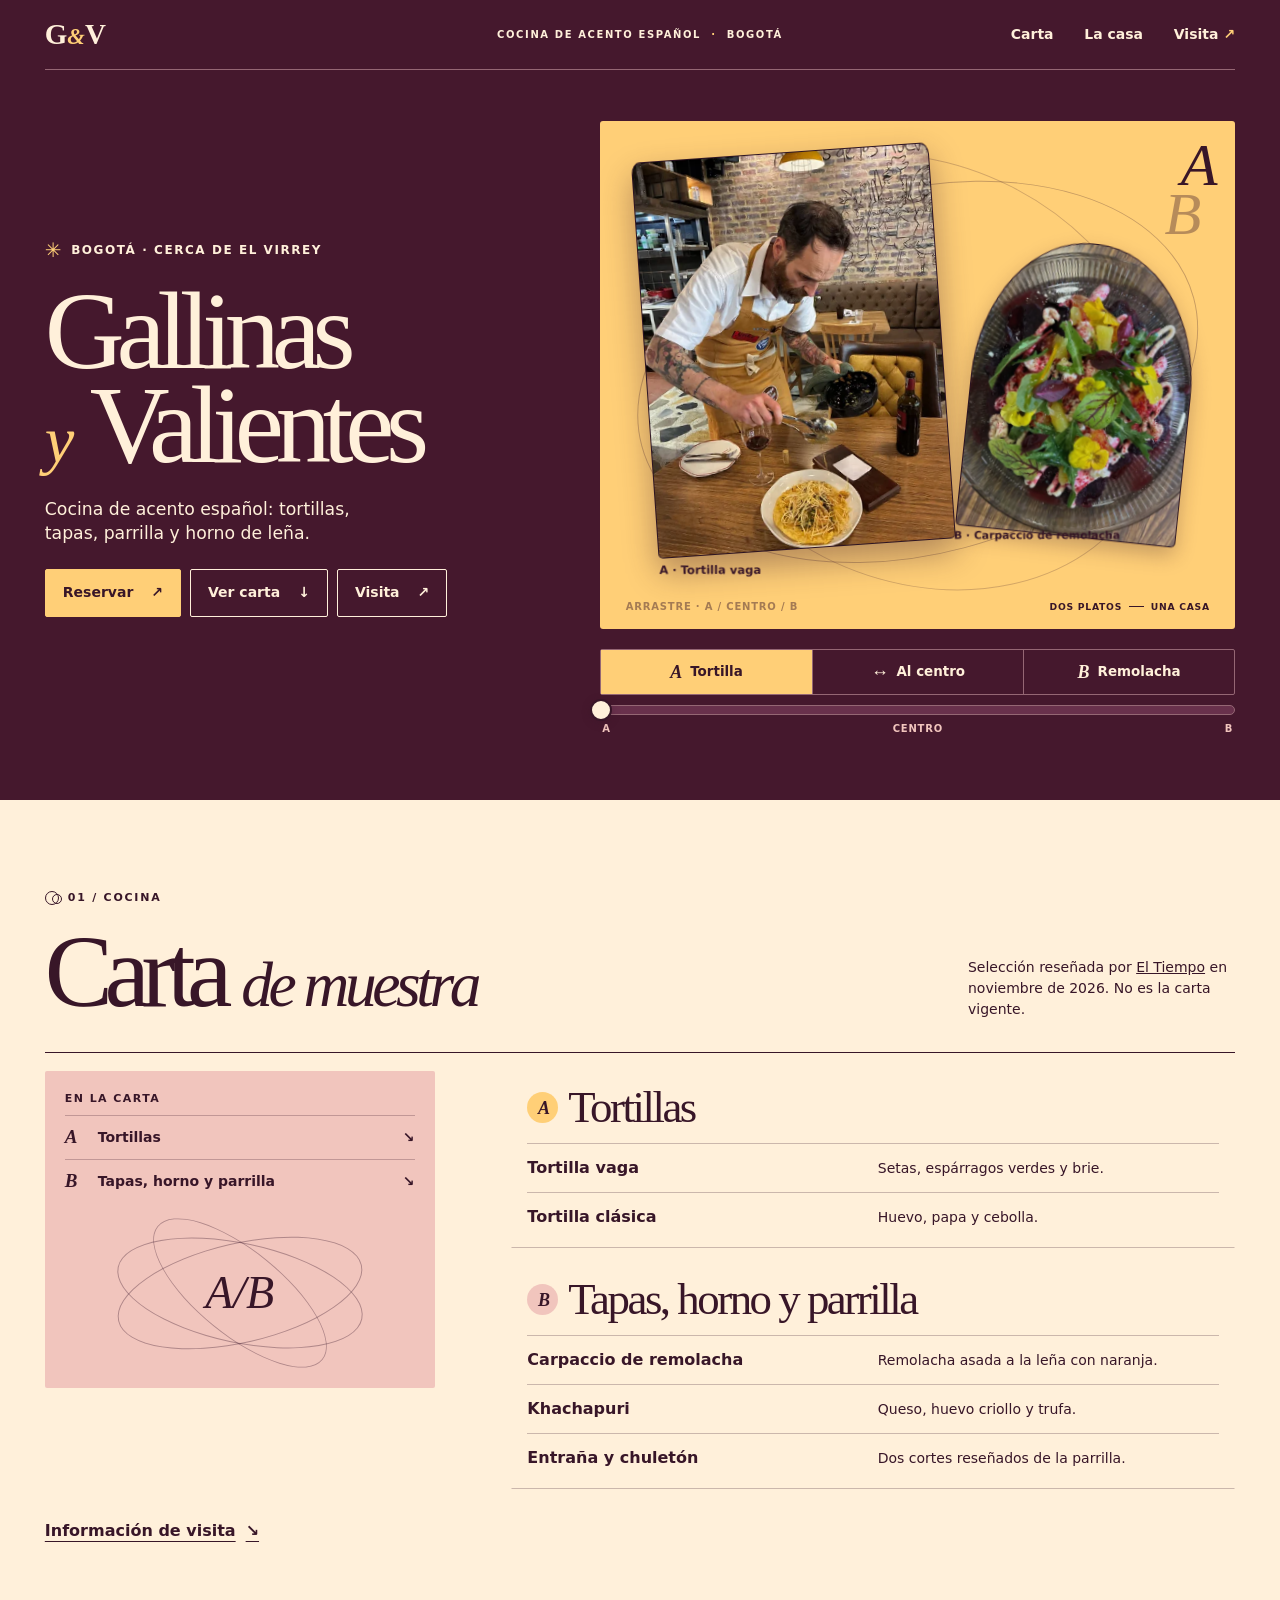
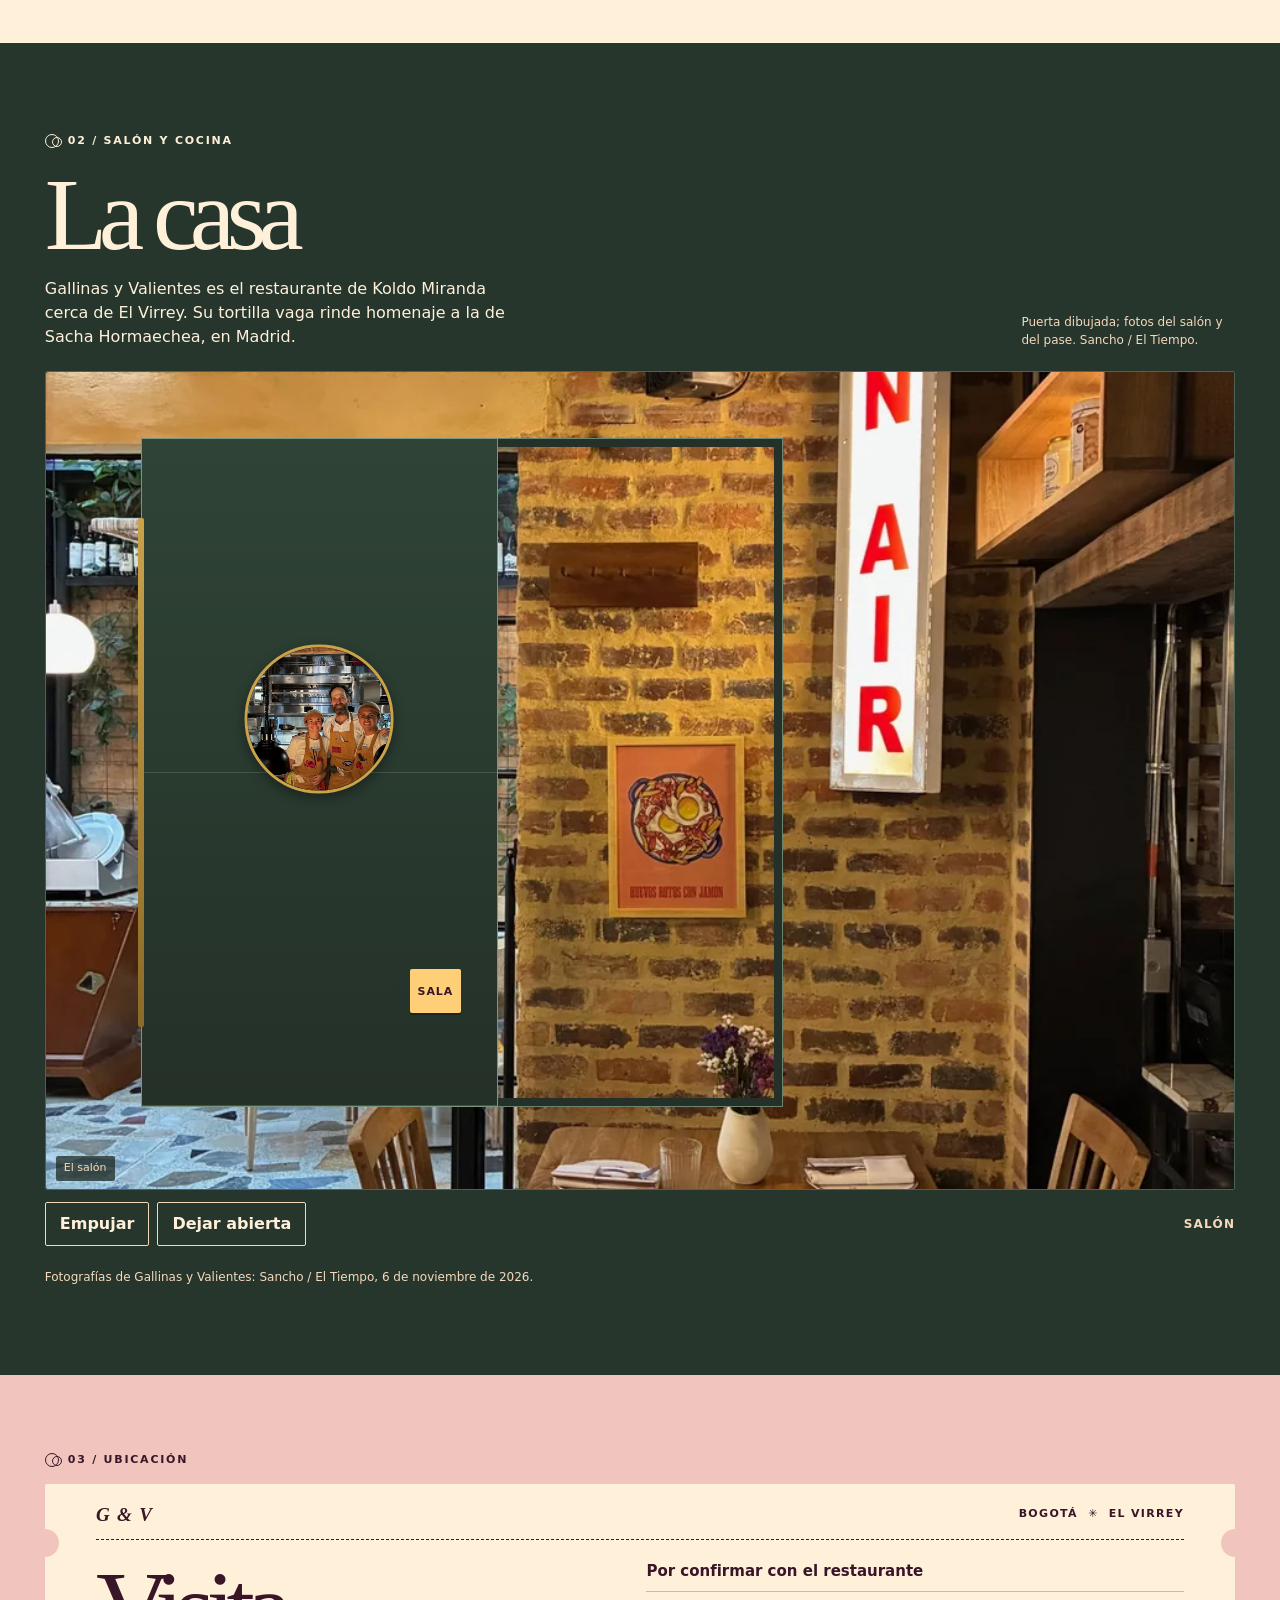
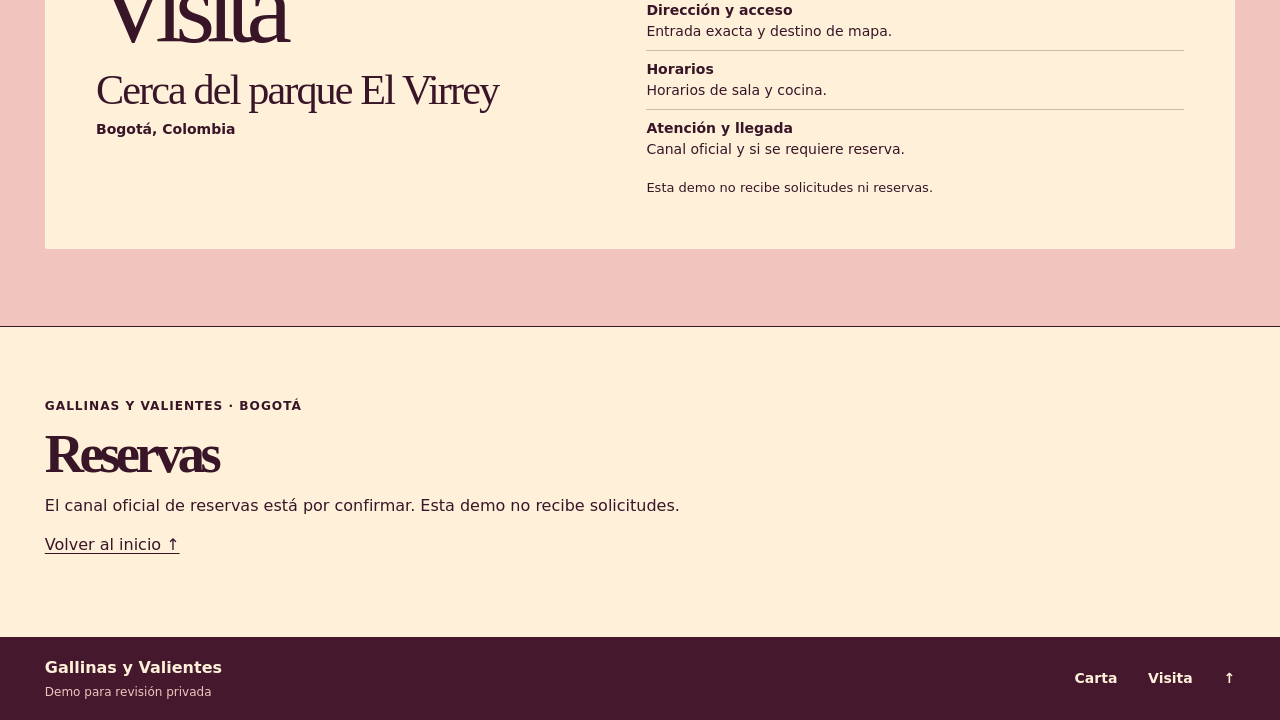
==== 01-mesa-ab/index.html @ 18d89885 "GV-001: initial commit" ====
<!doctype html>
<html lang="es-CO">
<head>
<meta charset="utf-8">
<meta name="viewport" content="width=device-width,initial-scale=1">
<meta name="robots" content="noindex,nofollow">
<meta name="description" content="Gallinas y Valientes, cocina de acento español cerca de El Virrey, Bogotá. Demo privada con carta de muestra.">
<title>Gallinas y Valientes · La mesa A/B</title>
<link rel="stylesheet" href="style.css">
</head>
<body id="inicio">
<a class="skip" href="#contenido">Saltar al contenido</a>
<header class="mast"><div class="wrap top">
<a href="#inicio" class="brand" aria-label="Gallinas y Valientes, inicio">G<span>&amp;</span>V</a>
<span class="edition">COCINA DE ACENTO ESPAÑOL <b>·</b> BOGOTÁ</span>
<nav aria-label="Principal"><a href="#carta">Carta</a><a href="#casa">La casa</a><a class="nav-visit" href="#visita">Visita <span aria-hidden="true">↗</span></a></nav>
</div></header>
<main id="contenido" tabindex="-1">
<section class="hero" id="portada" aria-labelledby="nombre" data-focus="tortilla" data-p="0">
<div class="wrap opening">
<div class="intro">
<p class="eyebrow"><span class="cross" aria-hidden="true">✳</span> Bogotá · Cerca de El Virrey</p>
<h1 id="nombre"><span>Gallinas</span><span><em>y</em> Valientes</span></h1>
<p class="lead">Cocina de acento español: tortillas, tapas, parrilla y horno de leña.</p>
<div class="actions"><a class="button filled reserve-cta" href="#reservas" data-booking-link>Reservar <span aria-hidden="true">↗</span></a><a class="button" href="#carta">Ver carta <span aria-hidden="true">↓</span></a><a class="button" href="#visita">Visita <span aria-hidden="true">↗</span></a></div>
</div>
<div class="counter">
<div class="stage" id="platos" aria-label="Mesa editorial: arrastre o use los controles A, centro y B" tabindex="0">
<svg class="tabletop" viewBox="0 0 640 500" aria-hidden="true">
  <ellipse class="orbit-a" cx="320" cy="247" rx="300" ry="191" transform="rotate(-15 320 247)" fill="none" stroke="currentColor" stroke-width="1" opacity=".28"/>
  <ellipse class="orbit-b" cx="320" cy="247" rx="267" ry="218" transform="rotate(27 320 247)" fill="none" stroke="currentColor" stroke-width="1" opacity=".22"/>
  <ellipse class="placemat" cx="220" cy="260" rx="118" ry="78" fill="none" stroke="currentColor" stroke-width="1.2" opacity=".35"/>
  <g class="cutlery" stroke="currentColor" stroke-width="1.4" fill="none" opacity=".4">
    <path class="fork" d="M92 168v88M86 168v28M98 168v28"/>
    <path class="knife" d="M548 170l8 90M552 170v40"/>
  </g>
  <path class="seam" d="M0 250H640" stroke="currentColor" stroke-width="1" opacity="0" stroke-dasharray="6 8"/>
</svg>
<div class="stage-tag" aria-hidden="true"><span class="tag-a">A</span><span class="tag-b">B</span></div>
<div class="mid-label" aria-live="polite" hidden>Al centro de la mesa</div>
<figure class="plate tortilla" data-plate="tortilla" role="button" tabindex="0" aria-label="Traer al frente: Tortilla vaga">
  <div class="plate-frame"><img src="assets/04-480.webp" srcset="assets/04-480.webp 480w, assets/04-960.webp 960w" sizes="(max-width: 760px) 55vw, 32vw" width="480" height="640" fetchpriority="high" alt="Acabado de una tortilla en un plato sobre una mesa de madera."></div>
  <figcaption>A · Tortilla vaga</figcaption>
</figure>
<figure class="plate remolacha" data-plate="remolacha" role="button" tabindex="0" aria-label="Traer al frente: Carpaccio de remolacha">
  <div class="plate-frame"><img src="assets/03-480.webp" srcset="assets/03-480.webp 480w, assets/03-960.webp 960w" sizes="(max-width: 760px) 55vw, 32vw" width="480" height="640" alt="Carpaccio de remolacha con naranja y hojas verdes, visto desde arriba."></div>
  <figcaption>B · Carpaccio de remolacha</figcaption>
</figure>
<span class="stage-ref" aria-hidden="true">DOS PLATOS <i></i> UNA CASA</span>
<div class="stage-hint" aria-hidden="true">Arrastre · A / centro / B</div>
</div>
<div class="mesa-controls">
  <div class="switch" role="group" aria-label="Cambiar el plato en primer plano">
    <button type="button" data-plate="tortilla" data-p="0" aria-pressed="true" aria-controls="platos"><b>A</b> Tortilla</button>
    <button type="button" data-plate="centro" data-p="0.5" aria-pressed="false" aria-controls="platos"><b>↔</b> Al centro</button>
    <button type="button" data-plate="remolacha" data-p="1" aria-pressed="false" aria-controls="platos"><b>B</b> Remolacha</button>
  </div>
  <div class="rail" role="slider" aria-valuemin="0" aria-valuemax="100" aria-valuenow="0" aria-valuetext="Tortilla vaga en primer plano" aria-label="Progreso de la mesa A a B" tabindex="0">
    <div class="rail-track"><span class="rail-fill"></span><span class="rail-thumb"></span></div>
    <div class="rail-marks" aria-hidden="true"><span>A</span><span>centro</span><span>B</span></div>
  </div>
</div>
</div>
</div>
</section>
<!-- Punto único de edición de CARTA Y VISITA: actualizar el HTML de ambas secciones. -->
<section class="menu" id="carta" tabindex="-1" aria-labelledby="carta-titulo" data-status="muestra-no-vigente" data-source="Sancho / El Tiempo / 2026-11-06">
<div class="wrap">
<div class="section-rule"><span class="mark" aria-hidden="true"></span><span>01 / Cocina</span></div>
<div class="menu-head"><h2 id="carta-titulo">Carta <em>de muestra</em></h2><p>Selección reseñada por <a href="https://www.eltiempo.com/cultura/gastronomia/gallinas-y-valientes-la-nueva-propuesta-gastronomica-del-chef-espanol-koldo-miranda-en-el-norte-de-bogota-3598864">El Tiempo</a> en noviembre de 2026. No es la carta vigente.</p></div>
<div class="menu-spread"><aside class="menu-index"><p>En la carta</p><nav aria-label="Familias de la carta"><a href="#tortillas" data-family="a"><b>A</b> Tortillas <span aria-hidden="true">↘</span></a><a href="#tapas" data-family="b"><b>B</b> Tapas, horno y parrilla <span aria-hidden="true">↘</span></a></nav><div class="index-art" aria-hidden="true"><i></i><i></i><i></i><b>A/B</b></div></aside><div class="menu-grid">
<section id="tortillas" tabindex="-1" class="menu-side" aria-labelledby="tortillas-titulo"><h3 id="tortillas-titulo"><span class="plate-id" aria-hidden="true">A</span> Tortillas</h3>
<dl class="items"><div><dt>Tortilla vaga</dt><dd>Setas, espárragos verdes y brie.</dd></div><div><dt>Tortilla clásica</dt><dd>Huevo, papa y cebolla.</dd></div></dl></section>
<section id="tapas" tabindex="-1" class="menu-side" aria-labelledby="tapas-titulo"><h3 id="tapas-titulo"><span class="plate-id b" aria-hidden="true">B</span> Tapas, horno y parrilla</h3>
<dl class="items"><div><dt>Carpaccio de remolacha</dt><dd>Remolacha asada a la leña con naranja.</dd></div><div><dt>Khachapuri</dt><dd>Queso, huevo criollo y trufa.</dd></div><div><dt>Entraña y chuletón</dt><dd>Dos cortes reseñados de la parrilla.</dd></div></dl></section>
</div></div>
<a href="#visita" class="text-action">Información de visita <span aria-hidden="true">↘</span></a>
</div></section>

<section class="house" id="casa" tabindex="-1" aria-labelledby="casa-titulo"><div class="wrap">
<div class="section-rule"><span class="mark" aria-hidden="true"></span><span>02 / Salón y cocina</span></div>
<div class="house-head-row">
  <div>
    <h2 id="casa-titulo">La casa</h2>
    <p class="house-lead">Gallinas y Valientes es el restaurante de Koldo Miranda cerca de El Virrey. Su tortilla vaga rinde homenaje a la de Sacha Hormaechea, en Madrid.</p>
  </div>
  <p class="door-note">Puerta dibujada; fotos del salón y del pase. Sancho / El Tiempo.</p>
</div>

<div class="puerta-scene" id="puerta" data-open="0" aria-label="Puerta del pase entre salón y cocina">
  <div class="puerta-frame">
    <figure class="puerta-room">
      <img src="assets/02-480.webp" srcset="assets/02-480.webp 480w, assets/02-960.webp 960w" sizes="(max-width: 760px) 92vw, 70vw" width="480" height="640" loading="lazy" alt="Mesa puesta junto a un muro de ladrillo; al fondo, un pasillo y más mesas.">
      <figcaption>El salón</figcaption>
    </figure>
    <div class="puerta-light" aria-hidden="true"></div>
    <div class="puerta-doorway" aria-hidden="true"></div>
    <div class="puerta-leaf" id="puerta-leaf" role="slider" aria-valuemin="0" aria-valuemax="100" aria-valuenow="0" aria-valuetext="Puerta cerrada hacia el salón" aria-label="Empuje la puerta del pase" tabindex="0" style="touch-action:none">
      <div class="puerta-face puerta-face-front">
        <span class="puerta-panel"></span>
        <span class="puerta-panel"></span>
        <span class="porthole"><span class="porthole-glass"><img src="assets/01-480.webp" srcset="assets/01-480.webp 480w, assets/01-960.webp 960w" width="480" height="392" alt="" loading="lazy" decoding="async"></span></span>
        <span class="push-plate">SALA</span>
      </div>
      <div class="puerta-face puerta-face-back" aria-hidden="true">
        <span class="puerta-panel"></span>
        <span class="puerta-panel"></span>
        <span class="porthole"><span class="porthole-glass"><img src="assets/01-480.webp" srcset="assets/01-480.webp 480w, assets/01-960.webp 960w" width="480" height="392" alt="" loading="lazy" decoding="async"></span></span>
        <span class="push-plate">PASE</span>
      </div>
      <span class="puerta-hinge" aria-hidden="true"></span>
    </div>
    <figure class="puerta-pass">
      <img src="assets/01-480.webp" srcset="assets/01-480.webp 480w, assets/01-960.webp 960w" sizes="(max-width: 760px) 60vw, 40vw" width="480" height="392" loading="lazy" alt="El equipo posa frente al pase de cocina, con delantales ocres.">
      <figcaption>El pase</figcaption>
    </figure>
  </div>
  <div class="puerta-controls">
    <button type="button" class="puerta-push" aria-controls="puerta-leaf">Empujar</button>
    <button type="button" class="puerta-stop" aria-pressed="false" aria-controls="puerta-leaf">Dejar abierta</button>
    <span class="puerta-live" aria-live="polite">Salón</span>
  </div>
</div>
<p class="credits">Fotografías de Gallinas y Valientes: Sancho / El Tiempo, 6 de noviembre de 2026.</p>
</div></section>

<section class="visit" id="visita" tabindex="-1" aria-labelledby="visita-titulo"><div class="wrap">
<div class="section-rule"><span class="mark" aria-hidden="true"></span><span>03 / Ubicación</span></div>
<div class="visit-grid"><div class="ticket-top" aria-hidden="true"><span>G &amp; V</span><span>BOGOTÁ <b>✳</b> EL VIRREY</span></div><div><h2 id="visita-titulo">Visita</h2><p class="location" data-status="documentado-zona" data-source="Sancho / El Tiempo / 2026-11-06">Cerca del parque El Virrey<br><span>Bogotá, Colombia</span></p></div>
<div class="visit-info"><h3>Por confirmar con el restaurante</h3><dl><div data-status="pendiente" data-source="equipo del restaurante, sin confirmación"><dt>Dirección y acceso</dt><dd>Entrada exacta y destino de mapa.</dd></div><div data-status="pendiente" data-source="equipo del restaurante, sin confirmación"><dt>Horarios</dt><dd>Horarios de sala y cocina.</dd></div><div data-status="pendiente" data-source="equipo del restaurante, sin confirmación"><dt>Atención y llegada</dt><dd>Canal oficial y si se requiere reserva.</dd></div></dl><p>Esta demo no recibe solicitudes ni reservas.</p></div></div>
</div></section>
<section id="reservas" class="reservation-info" tabindex="-1" aria-labelledby="reservas-titulo">
  <div class="wrap">
    <p class="reservation-kicker">Gallinas y Valientes · Bogotá</p>
    <h2 id="reservas-titulo">Reservas</h2>
    <p data-booking-status>El canal oficial de reservas está por confirmar. Esta demo no recibe solicitudes.</p>
    <p><a class="reservation-back" href="#inicio">Volver al inicio ↑</a></p>
  </div>
</section>
</main>
<footer><div class="wrap foot"><div><strong>Gallinas y Valientes</strong><p>Demo para revisión privada</p></div><nav aria-label="Enlaces de cierre"><a href="#carta">Carta</a><a href="#visita">Visita</a><a href="#inicio" aria-label="Volver al inicio">↑</a></nav></div></footer>
<script src="gyv-motion.js" defer></script>
<script src="ui.js" defer></script>
<script src="puerta.js" defer></script>
<script src="../reservas.js" defer></script>
</body></html>
---- 01-mesa-ab/style.css ----
:root{color-scheme:light;--ink:#381628;--wine:#45182d;--rose:#f1c5bd;--ivory:#fff0da;--warm:#ffcf77;--green:#27362d;--serif:Georgia,'Times New Roman',serif;--sans:system-ui,-apple-system,sans-serif;--line:rgba(56,22,40,.26);--ease:cubic-bezier(.22,.75,.18,1)}
*{box-sizing:border-box}body{margin:0;color:var(--ink);background:var(--ivory);font:16px/1.5 var(--sans)}a{color:inherit}button{font:inherit;color:inherit}figure,p,h1,h2,h3,dl,dd{margin:0}img{display:block;width:100%;height:auto}[hidden]{display:none!important}a,button{-webkit-tap-highlight-color:transparent}a:focus-visible,button:focus-visible,[tabindex]:focus-visible{outline:3px solid currentColor;outline-offset:4px}section[tabindex]:focus-visible,main:focus-visible{outline-offset:-4px}section[id]{scroll-margin-top:16px}.wrap{width:min(100% - clamp(32px,7vw,112px),1360px);margin-inline:auto}.skip{position:fixed;top:8px;left:8px;z-index:10;padding:10px 14px;background:var(--ivory);transform:translateY(-160%)}.skip:focus{transform:none}.mast{background:var(--wine);color:var(--ivory)}.top{min-height:70px;display:grid;grid-template-columns:1fr 1fr 1fr;align-items:center;gap:12px;border-bottom:1px solid #956774}.brand{width:max-content;text-decoration:none;font:700 29px/1 var(--serif);letter-spacing:-.07em}.brand span{font-style:italic;color:var(--warm);font-size:.78em;margin-inline:2px}.edition{text-align:center;font-size:10px;font-weight:750;letter-spacing:.16em}.edition b{margin-inline:5px;color:var(--warm)}nav{display:flex;align-items:center;gap:clamp(10px,2.4vw,38px)}.top nav{justify-content:flex-end}.top nav a,.foot nav a{display:inline-flex;align-items:center;gap:5px;min-height:44px;font-size:14px;font-weight:650;text-decoration:none;white-space:nowrap}.top nav a:hover,.foot nav a:hover{text-decoration:underline;text-underline-offset:5px}.nav-visit span{color:var(--warm)}
.hero{color:var(--ivory);background:var(--wine);padding:clamp(22px,4vw,62px) 0 clamp(30px,5vw,68px)}.opening{display:grid;grid-template-columns:.91fr 1.09fr;align-items:center;gap:clamp(12px,2vw,38px)}.eyebrow{font-size:12px;font-weight:700;letter-spacing:.13em;text-transform:uppercase;display:flex;align-items:center;gap:8px}.cross{color:var(--warm);font-size:20px;line-height:1}.intro{position:relative;z-index:1}.intro h1{font:400 clamp(58px,8.65vw,135px)/.85 var(--serif);letter-spacing:-.094em;margin:24px 0 24px}.intro h1 span{display:block;white-space:nowrap}.intro h1 em{font-weight:400;color:var(--warm);font-size:.60em;letter-spacing:-.12em;margin-right:.09em}.lead{max-width:33ch;font-size:clamp(15px,1.35vw,20px);line-height:1.4}.actions{display:flex;gap:9px;margin-top:24px}.button{display:inline-flex;gap:18px;align-items:center;justify-content:space-between;min-height:48px;padding:0 17px;border:1px solid currentColor;border-radius:2px;text-decoration:none;font-size:14px;font-weight:730;transition:background .18s,color .18s}.button.filled{background:var(--warm);color:var(--ink);border-color:var(--warm)}.button:hover{background:var(--ivory);color:var(--ink)}.button:focus-visible{outline-color:var(--ivory)}
.counter{min-width:0}.stage{position:relative;isolation:isolate;aspect-ratio:1.25;background:#ffcf77;color:var(--ink);overflow:hidden;transition:background .55s var(--ease);border-radius:3px}.orbit{position:absolute;inset:2%;width:96%;height:96%;fill:none;stroke:currentColor;stroke-width:1;opacity:.28;transition:transform .8s var(--ease)}.stage-tag{position:absolute;top:4%;right:4%;display:grid;line-height:.75;gap:.06em;font:italic 400 clamp(25px,4.7vw,72px)/.77 var(--serif);letter-spacing:-.13em;transition:transform .65s var(--ease)}.stage-tag span+span{opacity:.36;transform:translateX(-.27em)}.stage-ref{position:absolute;bottom:3%;right:4%;font-size:clamp(8px,.72vw,11px);font-weight:800;letter-spacing:.08em;display:flex;align-items:center;gap:7px}.stage-ref i{display:block;width:1.6em;height:1px;background:currentColor}.plate{position:absolute;transition:left .72s var(--ease),top .72s var(--ease),width .72s var(--ease),transform .72s var(--ease);will-change:left,top,width;line-height:1}.plate img{aspect-ratio:3/4;object-fit:cover;border:1px solid #38162848;transition:border-radius .72s var(--ease);box-shadow:0 9px 25px #3816282e}.plate figcaption{font-size:clamp(9px,.9vw,13px);font-weight:750;margin-top:6px}.tortilla{left:7%;top:6%;width:47%;z-index:2;transform:rotate(-4deg)}.remolacha{left:57%;top:22%;width:37%;z-index:1;transform:rotate(6deg)}.remolacha img{border-radius:49% 49% 5px 5px}.hero[data-focus=remolacha] .stage{background:var(--rose)}.hero[data-focus=remolacha] .orbit{transform:rotate(12deg) scale(1.14)}.hero[data-focus=remolacha] .stage-tag{transform:translateX(-.25em) rotate(-12deg)}.hero[data-focus=remolacha] .tortilla{left:6%;top:26%;width:32%;transform:rotate(-8deg);z-index:1}.hero[data-focus=remolacha] .remolacha{left:44%;top:4%;width:47%;transform:rotate(3deg);z-index:2}.hero[data-focus=remolacha] .remolacha img{border-radius:3px}.hero[data-focus=remolacha] .stage-tag{left:10%;right:auto;top:8%;display:flex;gap:.2em}.hero[data-focus=remolacha] .stage-tag span{opacity:.36}.hero[data-focus=remolacha] .stage-tag span+span{opacity:1}.switch{display:flex;gap:0;margin-top:10px;border:1px solid #956774;border-radius:2px}.switch button{flex:1;display:flex;align-items:center;justify-content:center;gap:8px;min-height:44px;padding:3px 7px;background:transparent;border:0;cursor:pointer;font-size:clamp(12px,1.1vw,15px);font-weight:660;transition:color .18s,background .18s}.switch button+button{border-left:1px solid #956774}.switch button b{font:italic 700 18px/1 var(--serif)}.switch button[aria-pressed=true]{background:var(--warm);color:var(--ink)}.switch button[data-plate=remolacha][aria-pressed=true]{background:var(--rose)}.switch button:hover:not([aria-pressed=true]){background:#69314c}.switch button:focus-visible{position:relative;z-index:3;outline-offset:2px;outline-color:var(--ivory)}
.menu{padding:clamp(40px,7vw,100px) 0;background:var(--ivory)}.section-rule{display:flex;gap:9px;align-items:center;text-transform:uppercase;font-size:11px;font-weight:800;letter-spacing:.16em}.mark{width:14px;height:14px;border:1px solid currentColor;border-radius:50%;position:relative;display:inline-block;flex:none}.mark:after{content:'';position:absolute;width:8px;height:8px;border:1px solid currentColor;border-radius:50%;left:6px;top:2px;background:inherit}h2{font:400 clamp(53px,8vw,119px)/.94 var(--serif);letter-spacing:-.083em}h2 em{font-weight:400;font-size:.62em;letter-spacing:-.07em}.menu-head{display:flex;justify-content:space-between;align-items:end;gap:24px;margin:18px 0 32px}.menu-head p{max-width:30ch;font-size:14px}.menu-spread{display:grid;grid-template-columns:minmax(230px, .7fr) 1.3fr;gap:clamp(22px,6vw,90px);border-top:1px solid var(--ink);padding-top:18px}.menu-index{align-self:start;background:#f1c5bd;padding:20px;position:sticky;top:18px;border-radius:2px;overflow:hidden;transition:background .3s}.menu-index p{text-transform:uppercase;font-size:11px;letter-spacing:.13em;font-weight:800;margin-bottom:7px}.menu-index nav{display:grid;gap:0}.menu-index a{display:grid;grid-template-columns:24px 1fr auto;align-items:center;gap:9px;min-height:44px;text-decoration:none;border-top:1px solid var(--line);font-weight:700;font-size:14px}.menu-index a:hover,.menu-index a[aria-current]{text-decoration:underline;text-underline-offset:4px}.menu-index a b{font:italic 700 19px var(--serif)}.menu-index:has(a[data-family=b][aria-current]){background:var(--warm)}.index-art{height:150px;position:relative;margin-top:15px;display:grid;place-items:center}.index-art i{position:absolute;width:min(90%,250px);height:100px;border:1px solid currentColor;border-radius:50%;opacity:.35;transform:rotate(-13deg);transition:transform .6s var(--ease)}.index-art i:nth-child(2){transform:rotate(12deg)}.index-art i:nth-child(3){transform:rotate(39deg) scale(.85)}.menu-index:has([aria-current]) .index-art i{transform:rotate(26deg) scale(.94)}.menu-index:has([aria-current]) .index-art i:nth-child(2){transform:rotate(-17deg)}.menu-index:has([aria-current]) .index-art i:nth-child(3){transform:rotate(-45deg) scale(.84)}.index-art b{font:italic 400 46px var(--serif)}.menu-grid{display:grid;gap:15px}.menu-side{padding:12px 15px 6px;border:1px solid transparent;border-bottom-color:var(--line);transition:background .3s}.menu-side:target{background:#ffe3a9;border-color:var(--ink)}.menu-side h3{font:400 clamp(28px,3.5vw,53px)/1.05 var(--serif);letter-spacing:-.055em;display:flex;align-items:center;gap:10px;margin-bottom:12px}.plate-id{font:italic 700 18px/1 var(--serif);display:inline-grid;place-items:center;border-radius:50%;background:var(--warm);width:31px;height:31px;flex:none}.plate-id.b{background:var(--rose)}.items div{display:grid;grid-template-columns:1fr 1fr;gap:9px;border-top:1px solid var(--line);padding:12px 0;align-items:baseline}.items dt{font-weight:740}.items dd{font-size:14px}.text-action{margin-top:20px;display:inline-flex;min-height:44px;align-items:center;gap:10px;font-weight:730;text-underline-offset:5px}
.house{background:var(--green);color:var(--ivory);padding:clamp(38px,7vw,95px) 0}.house-grid{display:grid;grid-template-columns:1fr 1.1fr;gap:clamp(24px,9vw,120px);align-items:center;margin-top:22px}.room{max-width:550px}.house-right p{max-width:42ch;margin:17px 0 26px}.house figure img{border-radius:2px}.room img{aspect-ratio:3/4}.team img{aspect-ratio:480/392}.house figcaption,.credits{font-size:12px;margin-top:8px;color:#f5d9bb}.credits{margin-top:26px}.visit{padding:clamp(42px,6vw,88px) 0;background:var(--rose)}.visit-grid{display:grid;grid-template-columns:.95fr 1.05fr;gap:20px clamp(22px,5vw,80px);background:var(--ivory);padding:20px clamp(18px,4vw,56px) clamp(24px,4vw,54px);margin-top:15px;position:relative;border-radius:2px}.visit-grid:before,.visit-grid:after{content:'';width:28px;height:28px;border-radius:50%;background:var(--rose);position:absolute;top:45px;left:-14px}.visit-grid:after{left:auto;right:-14px}.ticket-top{grid-column:1/-1;display:flex;justify-content:space-between;align-items:center;border-bottom:1px dashed var(--ink);padding-bottom:13px;font-size:11px;letter-spacing:.12em;font-weight:800}.ticket-top span:first-child{font:italic 700 19px var(--serif)}.ticket-top b{margin:0 5px}.location{font:400 clamp(22px,3.3vw,46px)/1.06 var(--serif);letter-spacing:-.045em;margin-top:12px}.location span{display:block;margin-top:8px;font:650 14px var(--sans);letter-spacing:0}.visit-info h3{font-size:15px;margin-bottom:9px}.visit-info dl>div{border-top:1px solid var(--line);padding:8px 0}.visit-info dt{font-weight:730;font-size:14px}.visit-info dd{font-size:14px}.visit-info p{font-size:13px;margin-top:10px}footer{background:var(--wine);color:var(--ivory);padding:19px 0}.foot{display:flex;justify-content:space-between;gap:12px;align-items:center}.foot p{font-size:12px;margin-top:3px;color:var(--rose)}
@media(max-width:1000px){.intro h1{font-size:8.8vw}.top{grid-template-columns:auto 1fr auto}.edition{font-size:9px}}
@media(max-width:760px){.top{min-height:54px;grid-template-columns:auto 1fr}.edition{display:none}.hero{padding-top:20px}.opening{grid-template-columns:1fr;gap:18px}.intro h1{font-size:clamp(55px,13vw,97px);margin:12px 0 14px}.intro h1 span{display:inline}.intro h1 span+span{display:block}.eyebrow{font-size:10px}.lead{font-size:15px}.actions{margin-top:14px}.stage{aspect-ratio:1.29}.menu-head{align-items:start;flex-direction:column;gap:9px;margin-bottom:20px}.menu-spread{grid-template-columns:1fr;gap:5px}.menu-index{position:static;padding:10px 12px}.menu-index nav{grid-template-columns:.68fr 1.32fr;gap:12px}.menu-index a{font-size:13px;grid-template-columns:15px 1fr auto;gap:4px}.index-art{display:none}.menu-side{padding-inline:8px}.house-grid{grid-template-columns:1fr 1fr;gap:15px}.house-right p{font-size:14px;margin:12px 0}.house h2{font-size:clamp(40px,10vw,70px)}.visit-grid{grid-template-columns:1fr}.foot strong{font-size:14px}}
@media(max-width:470px){.house-grid{grid-template-columns:1fr}.house-right{display:contents}.house h2,.house-right p{order:-1}.house-right p{margin:0 0 2px}.room{max-width:74%;justify-self:start}.team{width:85%;justify-self:end}.items div{grid-template-columns:1fr;gap:2px}.foot nav{gap:10px}.foot nav a{font-size:12px}.stage-ref{right:3%;bottom:2.4%}.plate figcaption{margin-top:4px}}
@media(prefers-reduced-motion:reduce){*,*::before,*::after{transition:none!important;animation:none!important;scroll-behavior:auto!important}}
/* Optical spacing: keep the display serifs from fusing at mobile scale. */
.intro h1{letter-spacing:-.075em}
.hero[data-focus=remolacha] .stage-tag span+span{transform:none}
@media(max-width:470px){.stage-ref{font-size:7px;letter-spacing:.06em}}

/* —— Super C1: La mesa A/B —— */
html.js .stage{cursor:grab;touch-action:pan-y;user-select:none}
html.js .stage.is-dragging{cursor:grabbing}
.stage .tabletop{position:absolute;inset:2%;width:96%;height:96%;color:inherit;pointer-events:none;z-index:0}
.plate{position:absolute;margin:0;line-height:1;will-change:transform,left,top,width;z-index:2}
.plate .plate-frame{overflow:hidden;border:1px solid #38162848;box-shadow:0 9px 25px #3816282e;transition:border-radius .05s linear;background:#2a1420}
.plate .plate-frame img{aspect-ratio:3/4;object-fit:cover;display:block;width:100%;height:auto;transform:scale(1.02)}
.plate figcaption{font-size:clamp(9px,.9vw,13px);font-weight:750;margin-top:6px;transform-origin:left center}
.tortilla{left:7%;top:6%;width:47%;transform:rotate(-4deg);z-index:3}
.remolacha{left:57%;top:22%;width:37%;transform:rotate(6deg);z-index:2}
.remolacha .plate-frame{border-radius:49% 49% 5px 5px}
.stage-tag{position:absolute;top:4%;right:4%;display:grid;line-height:.75;gap:.06em;font:italic 400 clamp(25px,4.7vw,72px)/.77 var(--serif);letter-spacing:-.13em;z-index:4;pointer-events:none}
.stage-tag .tag-b{opacity:.36;transform:translateX(-.27em)}
.mid-label{position:absolute;left:50%;top:46%;transform:translate(-50%,-50%);z-index:5;font:italic 700 clamp(14px,2vw,22px)/1 var(--serif);letter-spacing:-.02em;background:rgba(255,240,218,.92);padding:8px 14px;border-radius:2px;pointer-events:none;opacity:0;white-space:nowrap}
.stage-hint{position:absolute;left:4%;bottom:3%;font-size:10px;font-weight:700;letter-spacing:.08em;text-transform:uppercase;opacity:.45;z-index:4;pointer-events:none}
.mesa-controls{display:grid;gap:10px;margin-top:10px}
.switch{display:flex;gap:0;border:1px solid #956774;border-radius:2px}
.switch button{flex:1;display:flex;align-items:center;justify-content:center;gap:8px;min-height:44px;padding:3px 7px;background:transparent;border:0;cursor:pointer;font-size:clamp(11px,1.05vw,14px);font-weight:660;color:var(--ivory);transition:color .18s,background .18s}
.switch button+button{border-left:1px solid #956774}
.switch button b{font:italic 700 18px/1 var(--serif)}
.switch button[aria-pressed=true]{background:var(--warm);color:var(--ink)}
.switch button[data-plate=remolacha][aria-pressed=true]{background:var(--rose)}
.switch button[data-plate=centro][aria-pressed=true]{background:var(--ivory);color:var(--ink)}
.switch button:hover:not([aria-pressed=true]){background:#69314c}
.switch button:focus-visible{position:relative;z-index:3;outline:3px solid var(--ivory);outline-offset:2px}
.rail{outline:none}
.rail:focus-visible .rail-track{outline:3px solid var(--ivory);outline-offset:4px}
.rail-track{position:relative;height:10px;border-radius:999px;background:#69314c;border:1px solid #956774;cursor:pointer}
.rail-fill{position:absolute;inset:0 auto 0 0;width:0%;background:linear-gradient(90deg,var(--warm),var(--rose));border-radius:inherit;pointer-events:none}
.rail-thumb{position:absolute;top:50%;left:0%;width:22px;height:22px;margin:-11px 0 0 -11px;border-radius:50%;background:var(--ivory);border:2px solid var(--ink);box-shadow:0 2px 8px #38162855;pointer-events:none}
.rail-marks{display:flex;justify-content:space-between;font-size:10px;font-weight:750;letter-spacing:.08em;text-transform:uppercase;color:var(--rose);margin-top:6px;padding-inline:2px}
html:not(.js) .mesa-controls .rail,.html-nojs .rail{display:none}
html:not(.js) .stage-hint{display:none}
html:not(.js) .mid-label{display:none}
html:not(.js) .switch{display:flex}

/* —— Super C2: La puerta del pase —— */
.house-head-row{display:grid;grid-template-columns:1.4fr .8fr;gap:20px;align-items:end;margin:18px 0 22px}
.house-lead{max-width:46ch;margin-top:14px}
.door-note{font-size:12px;color:#f5d9bb;max-width:28ch;justify-self:end}
.puerta-scene{margin-top:8px}
.puerta-frame{position:relative;isolation:isolate;aspect-ratio:16/11;background:#1a241c;overflow:hidden;border-radius:2px;border:1px solid #4a6352}
.puerta-room,.puerta-pass{position:absolute;margin:0;inset:0}
.puerta-room{z-index:1}
.puerta-room img{width:100%;height:100%;object-fit:cover;object-position:40% 50%}
.puerta-pass{z-index:2;inset:12% 8% 18% 42%;clip-path:inset(0);opacity:0;transform:scale(.96);pointer-events:none}
.puerta-pass img{width:100%;height:100%;object-fit:cover;object-position:50% 40%}
.puerta-room figcaption,.puerta-pass figcaption{position:absolute;left:10px;bottom:8px;font-size:11px;background:rgba(26,36,28,.72);padding:4px 8px;border-radius:2px}
.puerta-doorway{position:absolute;z-index:3;inset:8% 38% 10% 8%;border:1px solid #6a846f;box-shadow:inset 0 0 0 8px #243028;background:transparent;pointer-events:none}
.puerta-light{position:absolute;z-index:4;left:38%;top:8%;bottom:10%;width:42%;background:linear-gradient(90deg,rgba(255,207,119,.38),rgba(255,207,119,0) 70%);opacity:0;pointer-events:none;mix-blend-mode:screen;transform-origin:left center}
.puerta-leaf{position:absolute;z-index:5;inset:8% auto 10% 8%;width:30%;transform-origin:left center;transform:perspective(900px) rotateY(0deg);cursor:grab;outline:none;touch-action:none}
.puerta-leaf:focus-visible{outline:3px solid var(--warm);outline-offset:4px}
.puerta-leaf.is-dragging{cursor:grabbing}
.puerta-face{position:absolute;inset:0;background:linear-gradient(180deg,#2f4436,#243028);border:1px solid #7a957f;display:grid;grid-template-rows:1fr 1fr;backface-visibility:hidden}
.puerta-face-back{transform:rotateY(180deg);background:linear-gradient(180deg,#3a5242,#2a3830)}
.puerta-panel{border-bottom:1px solid #5a7360;opacity:.55}
.porthole{position:absolute;left:50%;top:42%;width:42%;aspect-ratio:1;transform:translate(-50%,-50%);border-radius:50%;border:3px solid #c9a24a;box-shadow:inset 0 0 0 2px #1a241c,0 4px 12px #0006;overflow:hidden;background:#111}
.porthole-glass{display:block;width:100%;height:100%;overflow:hidden}
.porthole-glass img{width:140%;height:140%;object-fit:cover;object-position:50% 35%;transform:translate(-12%,-8%);filter:saturate(.9) contrast(1.05)}
.puerta-face-back .porthole-glass img{transform:translate(-12%,-8%) scaleX(-1)}
.push-plate{position:absolute;right:10%;bottom:14%;min-width:44px;min-height:44px;display:grid;place-items:center;padding:6px 8px;background:var(--warm);color:var(--ink);font:800 11px/1 var(--sans);letter-spacing:.08em;border-radius:2px;box-shadow:0 2px 0 #0004}
.puerta-hinge{position:absolute;left:-3px;top:12%;bottom:12%;width:6px;background:linear-gradient(#c9a24a,#8a6a28);border-radius:2px}
.puerta-controls{display:flex;flex-wrap:wrap;gap:8px;align-items:center;margin-top:12px}
.puerta-controls button{min-height:44px;padding:0 14px;border:1px solid #f5d9bb;background:transparent;color:var(--ivory);font-weight:700;cursor:pointer;border-radius:2px}
.puerta-controls button:hover{background:var(--warm);color:var(--ink);border-color:var(--warm)}
.puerta-controls button[aria-pressed=true]{background:var(--warm);color:var(--ink);border-color:var(--warm)}
.puerta-controls button:focus-visible{outline:3px solid var(--warm);outline-offset:3px}
.puerta-live{font-size:12px;font-weight:750;letter-spacing:.1em;text-transform:uppercase;color:#f5d9bb;margin-left:auto}
.house-grid{display:none}
@media(max-width:760px){
  .house-head-row{grid-template-columns:1fr;gap:8px}
  .door-note{justify-self:start}
  .puerta-frame{aspect-ratio:5/6}
  .puerta-leaf{width:48%}
  .puerta-doorway{inset:10% 18% 12% 8%}
  .puerta-pass{inset:14% 6% 16% 50%}
  .puerta-light{left:50%;width:48%}
  .stage-hint{font-size:9px}
  .switch button{font-size:11px;gap:4px;padding-inline:4px}
}
@media(prefers-reduced-motion:reduce){
  .plate,.stage-tag,.mid-label,.puerta-leaf,.puerta-light,.puerta-pass,.porthole-glass img{transition:none!important}
}
/* JS-driven mesa: kill legacy transitions that fight the scrub */
html.js .plate,html.js .plate img,html.js .plate .plate-frame,html.js .stage-tag,html.js .orbit,html.js .stage{transition:none!important}
html.js .hero[data-focus=remolacha] .tortilla,
html.js .hero[data-focus=remolacha] .remolacha,
html.js .hero[data-focus=tortilla] .tortilla,
html.js .hero[data-focus=tortilla] .remolacha{left:auto;top:auto;width:auto;transform:none}
/* Keep plates positioned only via inline styles from ui.js */
html.js .tortilla,html.js .remolacha{left:7%;top:6%;width:47%}
.credits{margin-top:22px}

/* Reservation CTA and its no-JavaScript destination. */
.hero .actions{flex-wrap:wrap}
.hero .actions .button{white-space:nowrap}
.reservation-info{padding-block:clamp(28px,6vw,70px);background:var(--ivory);color:var(--ink);border-top:1px solid currentColor;scroll-margin-top:16px}
.reservation-info h2{font:700 clamp(2rem,5vw,3.4rem)/1.05 Georgia,serif;margin:.2em 0}
.reservation-kicker{font-size:.76rem;font-weight:750;letter-spacing:.08em;text-transform:uppercase}
.reservation-back{display:inline-flex;align-items:center;min-height:44px;margin-top:5px;text-underline-offset:3px}
@media(max-width:420px){
  .hero .actions{gap:6px}
  .hero .actions .button{font-size:14px;gap:6px;min-height:44px;padding:6px 9px}
}
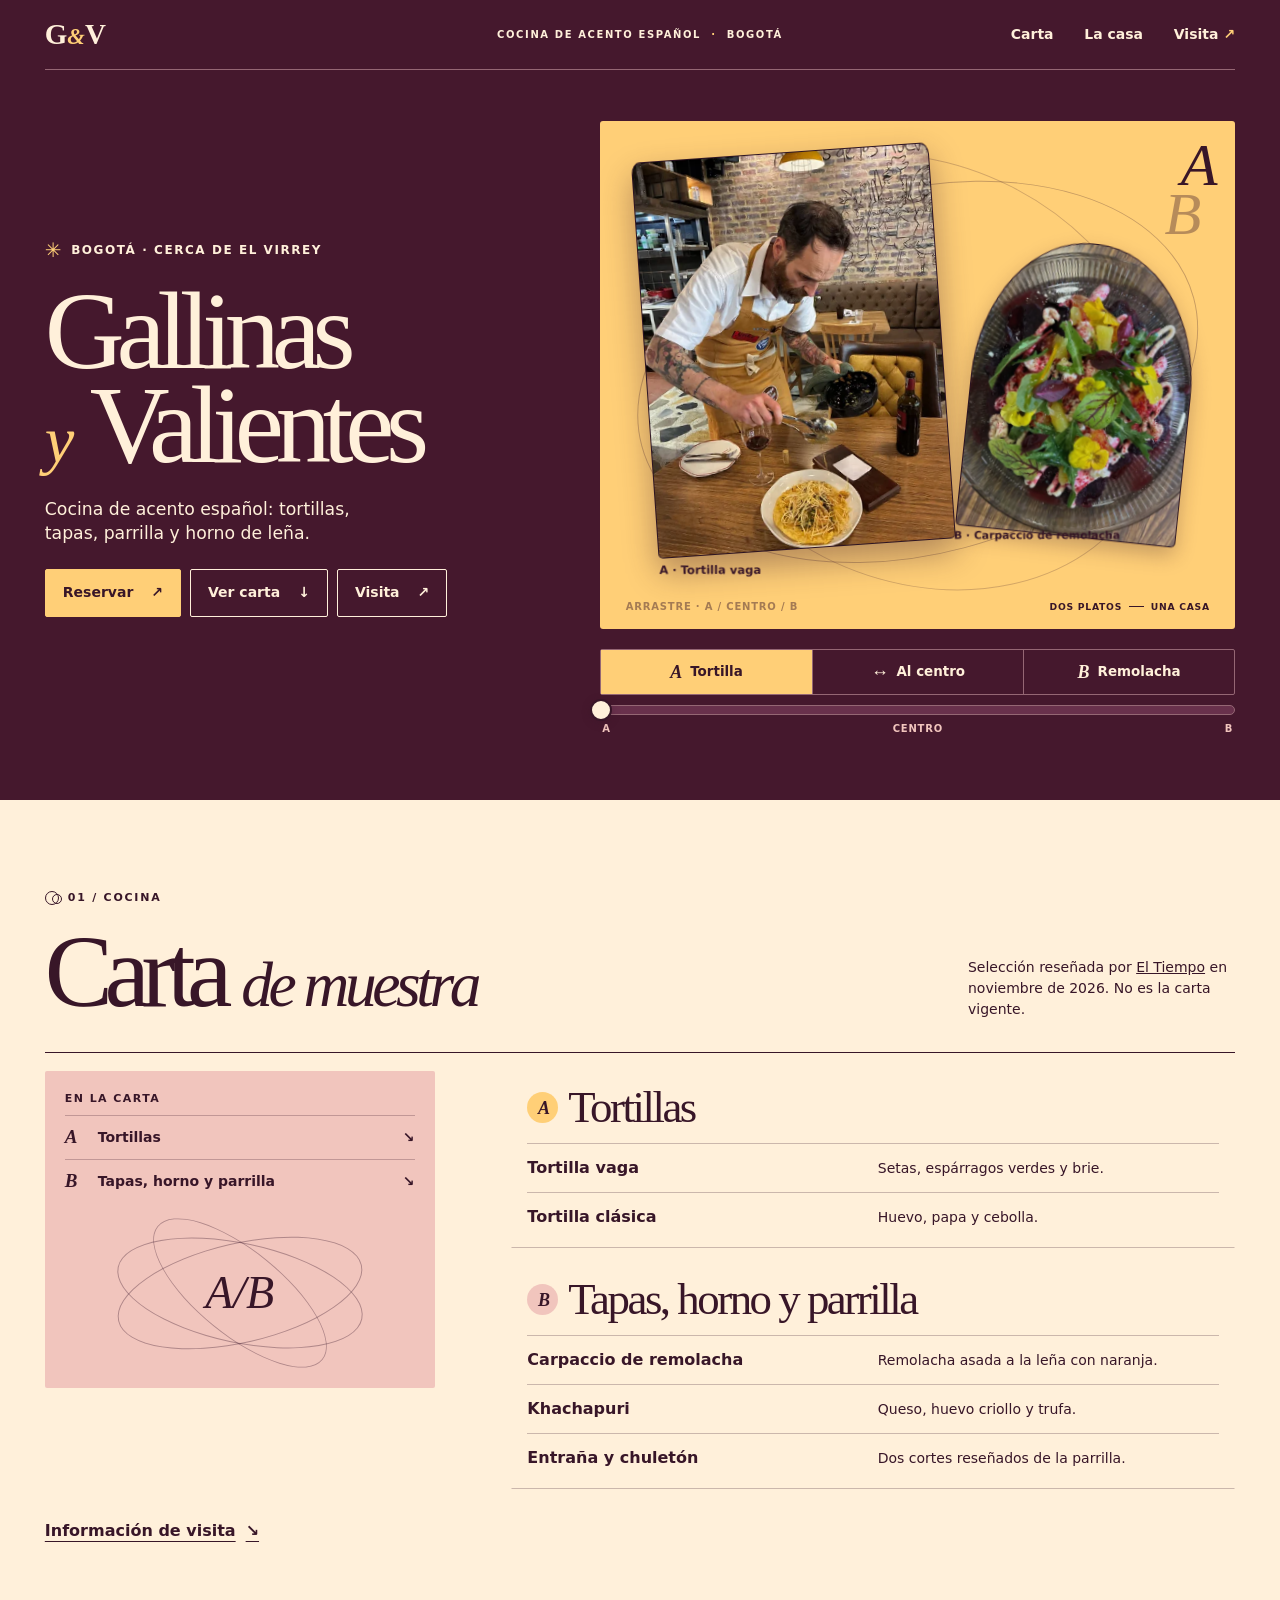
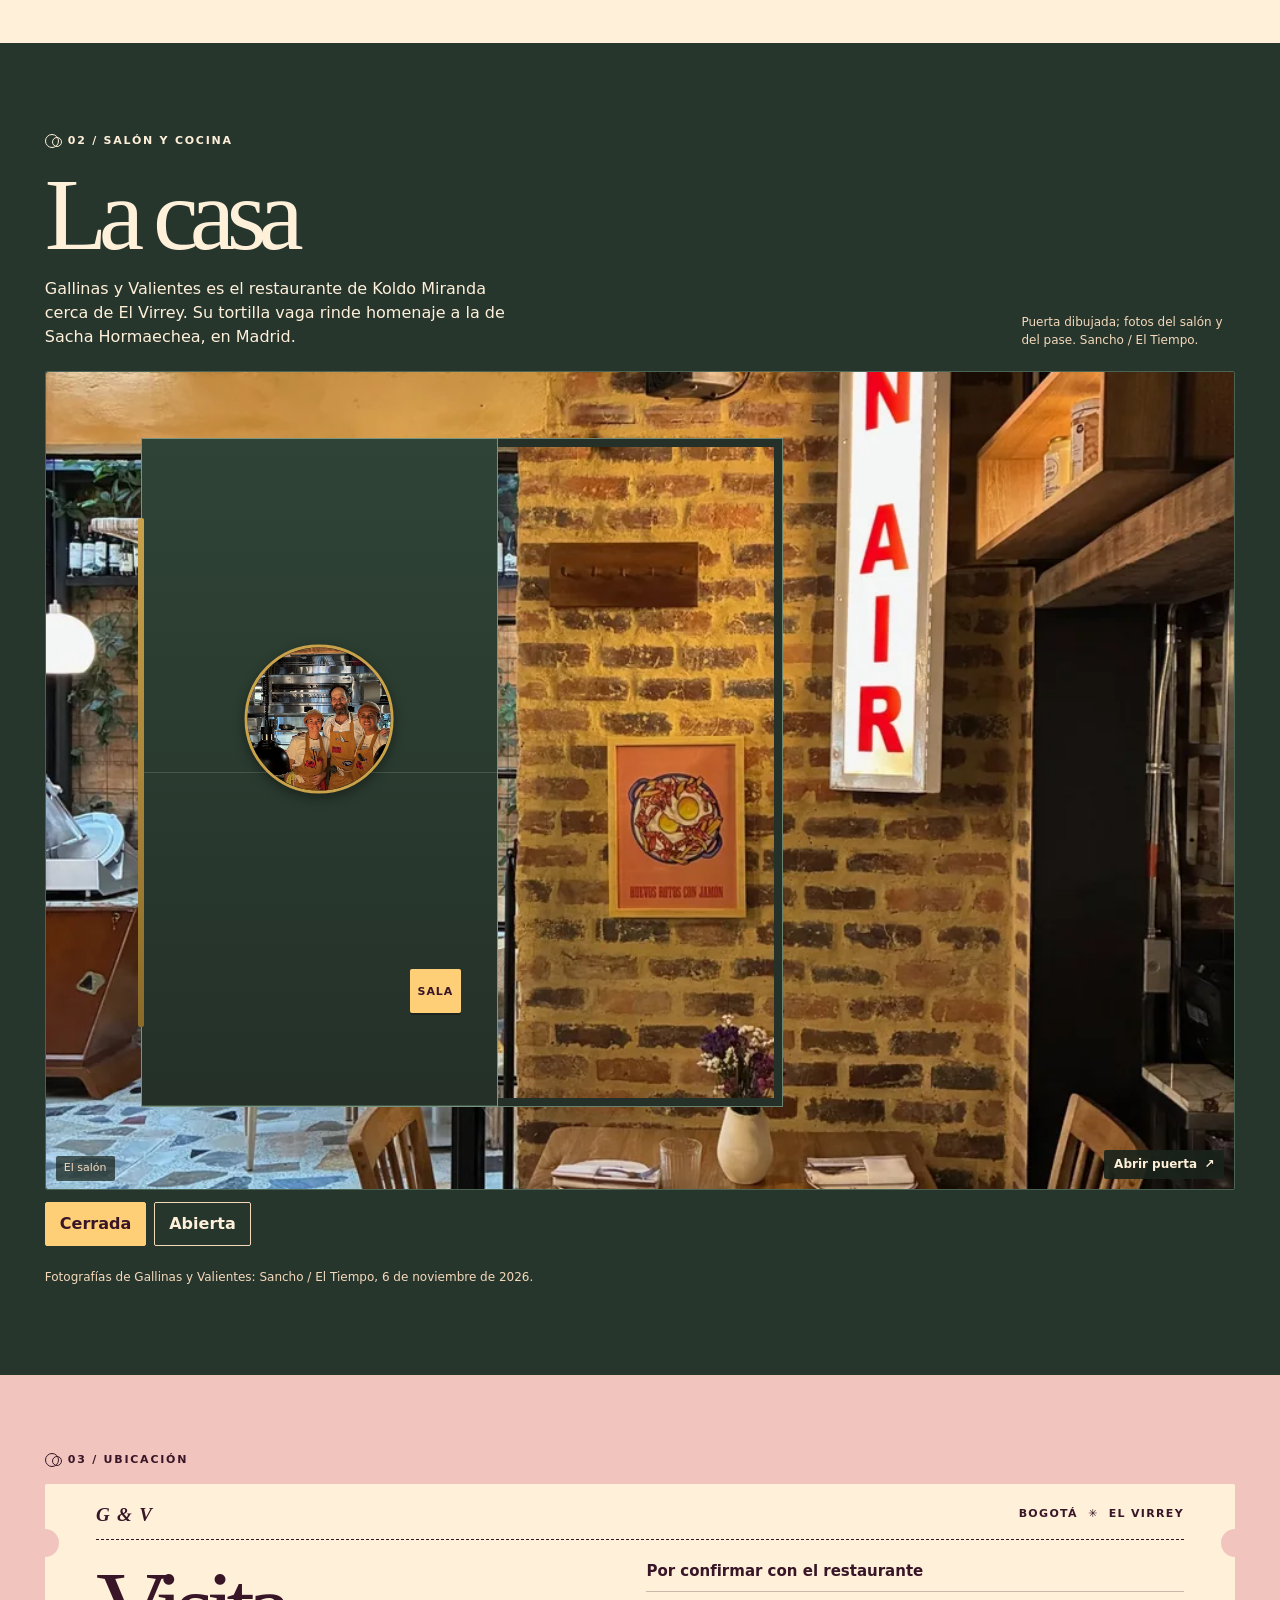
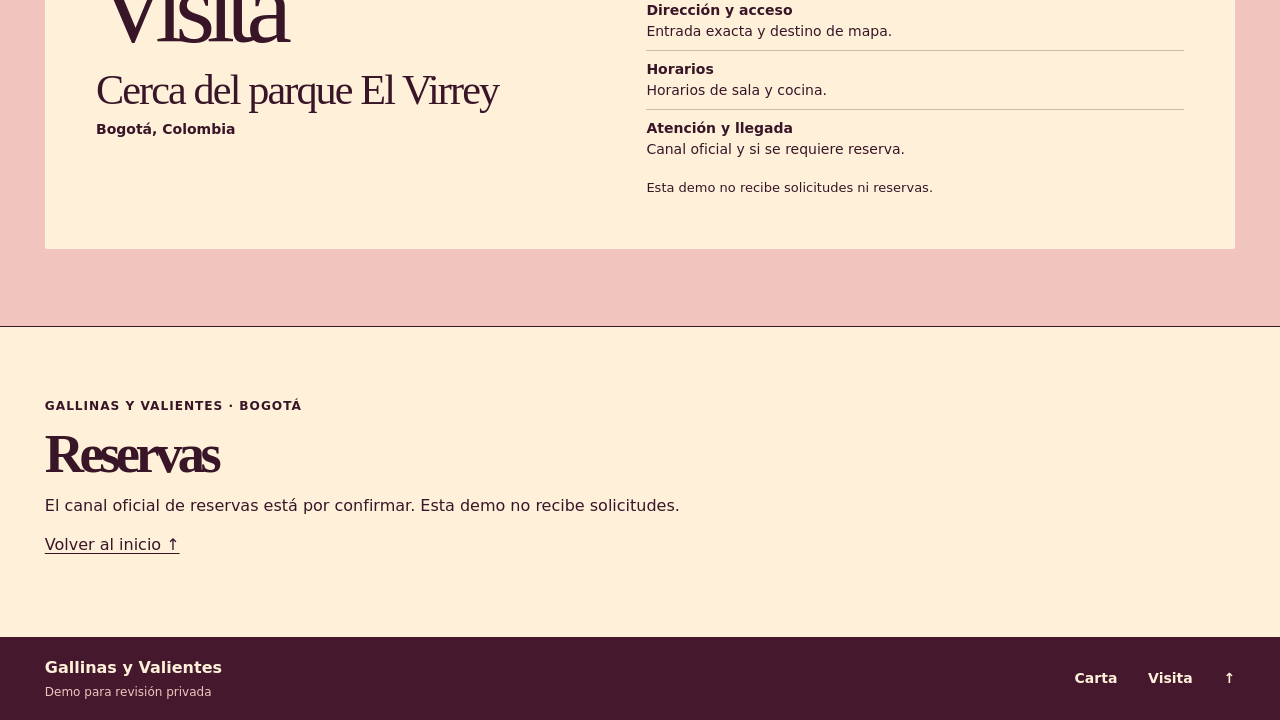
==== commit fe06ee86: "GVD-001: debugging" ====
--- a/01-mesa-ab/index.html
+++ b/01-mesa-ab/index.html
@@ -87,38 +87,34 @@
   <p class="door-note">Puerta dibujada; fotos del salón y del pase. Sancho / El Tiempo.</p>
 </div>
 
-<div class="puerta-scene" id="puerta" data-open="0" aria-label="Puerta del pase entre salón y cocina">
-  <div class="puerta-frame">
+<div class="puerta-scene" id="puerta" data-door-state="closed">
+  <div class="puerta-frame" id="puerta-escena">
     <figure class="puerta-room">
       <img src="assets/02-480.webp" srcset="assets/02-480.webp 480w, assets/02-960.webp 960w" sizes="(max-width: 760px) 92vw, 70vw" width="480" height="640" loading="lazy" alt="Mesa puesta junto a un muro de ladrillo; al fondo, un pasillo y más mesas.">
       <figcaption>El salón</figcaption>
     </figure>
     <div class="puerta-light" aria-hidden="true"></div>
     <div class="puerta-doorway" aria-hidden="true"></div>
-    <div class="puerta-leaf" id="puerta-leaf" role="slider" aria-valuemin="0" aria-valuemax="100" aria-valuenow="0" aria-valuetext="Puerta cerrada hacia el salón" aria-label="Empuje la puerta del pase" tabindex="0" style="touch-action:none">
+    <div class="puerta-leaf" aria-hidden="true">
       <div class="puerta-face puerta-face-front">
         <span class="puerta-panel"></span>
         <span class="puerta-panel"></span>
         <span class="porthole"><span class="porthole-glass"><img src="assets/01-480.webp" srcset="assets/01-480.webp 480w, assets/01-960.webp 960w" width="480" height="392" alt="" loading="lazy" decoding="async"></span></span>
         <span class="push-plate">SALA</span>
       </div>
-      <div class="puerta-face puerta-face-back" aria-hidden="true">
-        <span class="puerta-panel"></span>
-        <span class="puerta-panel"></span>
-        <span class="porthole"><span class="porthole-glass"><img src="assets/01-480.webp" srcset="assets/01-480.webp 480w, assets/01-960.webp 960w" width="480" height="392" alt="" loading="lazy" decoding="async"></span></span>
-        <span class="push-plate">PASE</span>
-      </div>
       <span class="puerta-hinge" aria-hidden="true"></span>
     </div>
-    <figure class="puerta-pass">
+    <figure class="puerta-pass" id="puerta-pase" aria-hidden="true">
       <img src="assets/01-480.webp" srcset="assets/01-480.webp 480w, assets/01-960.webp 960w" sizes="(max-width: 760px) 60vw, 40vw" width="480" height="392" loading="lazy" alt="El equipo posa frente al pase de cocina, con delantales ocres.">
       <figcaption>El pase</figcaption>
     </figure>
+    <button type="button" class="puerta-toggle" aria-label="Puerta entre el salón y el pase" aria-expanded="false" aria-controls="puerta-pase" hidden>
+      <span aria-hidden="true">Abrir puerta <b>↗</b></span>
+    </button>
   </div>
-  <div class="puerta-controls">
-    <button type="button" class="puerta-push" aria-controls="puerta-leaf">Empujar</button>
-    <button type="button" class="puerta-stop" aria-pressed="false" aria-controls="puerta-leaf">Dejar abierta</button>
-    <span class="puerta-live" aria-live="polite">Salón</span>
+  <div class="puerta-controls" role="group" aria-label="Estado de la puerta" hidden>
+    <button type="button" data-door="closed" aria-pressed="true" aria-controls="puerta-escena">Cerrada</button>
+    <button type="button" data-door="open" aria-pressed="false" aria-controls="puerta-escena">Abierta</button>
   </div>
 </div>
 <p class="credits">Fotografías de Gallinas y Valientes: Sancho / El Tiempo, 6 de noviembre de 2026.</p>
--- a/01-mesa-ab/style.css
+++ b/01-mesa-ab/style.css
@@ -2,7 +2,7 @@
 *{box-sizing:border-box}body{margin:0;color:var(--ink);background:var(--ivory);font:16px/1.5 var(--sans)}a{color:inherit}button{font:inherit;color:inherit}figure,p,h1,h2,h3,dl,dd{margin:0}img{display:block;width:100%;height:auto}[hidden]{display:none!important}a,button{-webkit-tap-highlight-color:transparent}a:focus-visible,button:focus-visible,[tabindex]:focus-visible{outline:3px solid currentColor;outline-offset:4px}section[tabindex]:focus-visible,main:focus-visible{outline-offset:-4px}section[id]{scroll-margin-top:16px}.wrap{width:min(100% - clamp(32px,7vw,112px),1360px);margin-inline:auto}.skip{position:fixed;top:8px;left:8px;z-index:10;padding:10px 14px;background:var(--ivory);transform:translateY(-160%)}.skip:focus{transform:none}.mast{background:var(--wine);color:var(--ivory)}.top{min-height:70px;display:grid;grid-template-columns:1fr 1fr 1fr;align-items:center;gap:12px;border-bottom:1px solid #956774}.brand{width:max-content;text-decoration:none;font:700 29px/1 var(--serif);letter-spacing:-.07em}.brand span{font-style:italic;color:var(--warm);font-size:.78em;margin-inline:2px}.edition{text-align:center;font-size:10px;font-weight:750;letter-spacing:.16em}.edition b{margin-inline:5px;color:var(--warm)}nav{display:flex;align-items:center;gap:clamp(10px,2.4vw,38px)}.top nav{justify-content:flex-end}.top nav a,.foot nav a{display:inline-flex;align-items:center;gap:5px;min-height:44px;font-size:14px;font-weight:650;text-decoration:none;white-space:nowrap}.top nav a:hover,.foot nav a:hover{text-decoration:underline;text-underline-offset:5px}.nav-visit span{color:var(--warm)}
 .hero{color:var(--ivory);background:var(--wine);padding:clamp(22px,4vw,62px) 0 clamp(30px,5vw,68px)}.opening{display:grid;grid-template-columns:.91fr 1.09fr;align-items:center;gap:clamp(12px,2vw,38px)}.eyebrow{font-size:12px;font-weight:700;letter-spacing:.13em;text-transform:uppercase;display:flex;align-items:center;gap:8px}.cross{color:var(--warm);font-size:20px;line-height:1}.intro{position:relative;z-index:1}.intro h1{font:400 clamp(58px,8.65vw,135px)/.85 var(--serif);letter-spacing:-.094em;margin:24px 0 24px}.intro h1 span{display:block;white-space:nowrap}.intro h1 em{font-weight:400;color:var(--warm);font-size:.60em;letter-spacing:-.12em;margin-right:.09em}.lead{max-width:33ch;font-size:clamp(15px,1.35vw,20px);line-height:1.4}.actions{display:flex;gap:9px;margin-top:24px}.button{display:inline-flex;gap:18px;align-items:center;justify-content:space-between;min-height:48px;padding:0 17px;border:1px solid currentColor;border-radius:2px;text-decoration:none;font-size:14px;font-weight:730;transition:background .18s,color .18s}.button.filled{background:var(--warm);color:var(--ink);border-color:var(--warm)}.button:hover{background:var(--ivory);color:var(--ink)}.button:focus-visible{outline-color:var(--ivory)}
 .counter{min-width:0}.stage{position:relative;isolation:isolate;aspect-ratio:1.25;background:#ffcf77;color:var(--ink);overflow:hidden;transition:background .55s var(--ease);border-radius:3px}.orbit{position:absolute;inset:2%;width:96%;height:96%;fill:none;stroke:currentColor;stroke-width:1;opacity:.28;transition:transform .8s var(--ease)}.stage-tag{position:absolute;top:4%;right:4%;display:grid;line-height:.75;gap:.06em;font:italic 400 clamp(25px,4.7vw,72px)/.77 var(--serif);letter-spacing:-.13em;transition:transform .65s var(--ease)}.stage-tag span+span{opacity:.36;transform:translateX(-.27em)}.stage-ref{position:absolute;bottom:3%;right:4%;font-size:clamp(8px,.72vw,11px);font-weight:800;letter-spacing:.08em;display:flex;align-items:center;gap:7px}.stage-ref i{display:block;width:1.6em;height:1px;background:currentColor}.plate{position:absolute;transition:left .72s var(--ease),top .72s var(--ease),width .72s var(--ease),transform .72s var(--ease);will-change:left,top,width;line-height:1}.plate img{aspect-ratio:3/4;object-fit:cover;border:1px solid #38162848;transition:border-radius .72s var(--ease);box-shadow:0 9px 25px #3816282e}.plate figcaption{font-size:clamp(9px,.9vw,13px);font-weight:750;margin-top:6px}.tortilla{left:7%;top:6%;width:47%;z-index:2;transform:rotate(-4deg)}.remolacha{left:57%;top:22%;width:37%;z-index:1;transform:rotate(6deg)}.remolacha img{border-radius:49% 49% 5px 5px}.hero[data-focus=remolacha] .stage{background:var(--rose)}.hero[data-focus=remolacha] .orbit{transform:rotate(12deg) scale(1.14)}.hero[data-focus=remolacha] .stage-tag{transform:translateX(-.25em) rotate(-12deg)}.hero[data-focus=remolacha] .tortilla{left:6%;top:26%;width:32%;transform:rotate(-8deg);z-index:1}.hero[data-focus=remolacha] .remolacha{left:44%;top:4%;width:47%;transform:rotate(3deg);z-index:2}.hero[data-focus=remolacha] .remolacha img{border-radius:3px}.hero[data-focus=remolacha] .stage-tag{left:10%;right:auto;top:8%;display:flex;gap:.2em}.hero[data-focus=remolacha] .stage-tag span{opacity:.36}.hero[data-focus=remolacha] .stage-tag span+span{opacity:1}.switch{display:flex;gap:0;margin-top:10px;border:1px solid #956774;border-radius:2px}.switch button{flex:1;display:flex;align-items:center;justify-content:center;gap:8px;min-height:44px;padding:3px 7px;background:transparent;border:0;cursor:pointer;font-size:clamp(12px,1.1vw,15px);font-weight:660;transition:color .18s,background .18s}.switch button+button{border-left:1px solid #956774}.switch button b{font:italic 700 18px/1 var(--serif)}.switch button[aria-pressed=true]{background:var(--warm);color:var(--ink)}.switch button[data-plate=remolacha][aria-pressed=true]{background:var(--rose)}.switch button:hover:not([aria-pressed=true]){background:#69314c}.switch button:focus-visible{position:relative;z-index:3;outline-offset:2px;outline-color:var(--ivory)}
-.menu{padding:clamp(40px,7vw,100px) 0;background:var(--ivory)}.section-rule{display:flex;gap:9px;align-items:center;text-transform:uppercase;font-size:11px;font-weight:800;letter-spacing:.16em}.mark{width:14px;height:14px;border:1px solid currentColor;border-radius:50%;position:relative;display:inline-block;flex:none}.mark:after{content:'';position:absolute;width:8px;height:8px;border:1px solid currentColor;border-radius:50%;left:6px;top:2px;background:inherit}h2{font:400 clamp(53px,8vw,119px)/.94 var(--serif);letter-spacing:-.083em}h2 em{font-weight:400;font-size:.62em;letter-spacing:-.07em}.menu-head{display:flex;justify-content:space-between;align-items:end;gap:24px;margin:18px 0 32px}.menu-head p{max-width:30ch;font-size:14px}.menu-spread{display:grid;grid-template-columns:minmax(230px, .7fr) 1.3fr;gap:clamp(22px,6vw,90px);border-top:1px solid var(--ink);padding-top:18px}.menu-index{align-self:start;background:#f1c5bd;padding:20px;position:sticky;top:18px;border-radius:2px;overflow:hidden;transition:background .3s}.menu-index p{text-transform:uppercase;font-size:11px;letter-spacing:.13em;font-weight:800;margin-bottom:7px}.menu-index nav{display:grid;gap:0}.menu-index a{display:grid;grid-template-columns:24px 1fr auto;align-items:center;gap:9px;min-height:44px;text-decoration:none;border-top:1px solid var(--line);font-weight:700;font-size:14px}.menu-index a:hover,.menu-index a[aria-current]{text-decoration:underline;text-underline-offset:4px}.menu-index a b{font:italic 700 19px var(--serif)}.menu-index:has(a[data-family=b][aria-current]){background:var(--warm)}.index-art{height:150px;position:relative;margin-top:15px;display:grid;place-items:center}.index-art i{position:absolute;width:min(90%,250px);height:100px;border:1px solid currentColor;border-radius:50%;opacity:.35;transform:rotate(-13deg);transition:transform .6s var(--ease)}.index-art i:nth-child(2){transform:rotate(12deg)}.index-art i:nth-child(3){transform:rotate(39deg) scale(.85)}.menu-index:has([aria-current]) .index-art i{transform:rotate(26deg) scale(.94)}.menu-index:has([aria-current]) .index-art i:nth-child(2){transform:rotate(-17deg)}.menu-index:has([aria-current]) .index-art i:nth-child(3){transform:rotate(-45deg) scale(.84)}.index-art b{font:italic 400 46px var(--serif)}.menu-grid{display:grid;gap:15px}.menu-side{padding:12px 15px 6px;border:1px solid transparent;border-bottom-color:var(--line);transition:background .3s}.menu-side:target{background:#ffe3a9;border-color:var(--ink)}.menu-side h3{font:400 clamp(28px,3.5vw,53px)/1.05 var(--serif);letter-spacing:-.055em;display:flex;align-items:center;gap:10px;margin-bottom:12px}.plate-id{font:italic 700 18px/1 var(--serif);display:inline-grid;place-items:center;border-radius:50%;background:var(--warm);width:31px;height:31px;flex:none}.plate-id.b{background:var(--rose)}.items div{display:grid;grid-template-columns:1fr 1fr;gap:9px;border-top:1px solid var(--line);padding:12px 0;align-items:baseline}.items dt{font-weight:740}.items dd{font-size:14px}.text-action{margin-top:20px;display:inline-flex;min-height:44px;align-items:center;gap:10px;font-weight:730;text-underline-offset:5px}
+.menu{padding:clamp(40px,7vw,100px) 0;background:var(--ivory)}.section-rule{display:flex;gap:9px;align-items:center;text-transform:uppercase;font-size:11px;font-weight:800;letter-spacing:.16em}.mark{width:14px;height:14px;border:1px solid currentColor;border-radius:50%;position:relative;display:inline-block;flex:none}.mark:after{content:'';position:absolute;width:8px;height:8px;border:1px solid currentColor;border-radius:50%;left:6px;top:2px;background:inherit}h2{font:400 clamp(53px,8vw,119px)/.94 var(--serif);letter-spacing:-.083em}h2 em{font-weight:400;font-size:.62em;letter-spacing:-.07em}.menu-head{display:flex;justify-content:space-between;align-items:end;gap:24px;margin:18px 0 32px}.menu-head p{max-width:30ch;font-size:14px}.menu-spread{display:grid;grid-template-columns:minmax(230px, .7fr) 1.3fr;gap:clamp(22px,6vw,90px);border-top:1px solid var(--ink);padding-top:18px}.menu-index{align-self:start;background:#f1c5bd;padding:20px;position:sticky;top:18px;border-radius:2px;overflow:hidden;transition:background .3s}.menu-index p{text-transform:uppercase;font-size:11px;letter-spacing:.13em;font-weight:800;margin-bottom:7px}.menu-index nav{display:grid;gap:0}.menu-index a{display:grid;grid-template-columns:24px 1fr auto;align-items:center;gap:9px;min-height:44px;text-decoration:none;border-top:1px solid var(--line);font-weight:700;font-size:14px}.menu-index a:hover,.menu-index a[aria-current]{text-decoration:underline;text-underline-offset:4px}.menu-index a b{font:italic 700 19px var(--serif)}.menu-index:has(a[data-family=b][aria-current]){background:var(--warm)}.index-art{height:150px;position:relative;margin-top:15px;display:grid;place-items:center}.index-art i{position:absolute;width:min(90%,250px);height:100px;border:1px solid currentColor;border-radius:50%;opacity:.35;transform:rotate(-13deg);transition:transform .6s var(--ease)}.index-art i:nth-child(2){transform:rotate(12deg)}.index-art i:nth-child(3){transform:rotate(39deg) scale(.85)}.menu-index:has([aria-current]) .index-art i{transform:rotate(26deg) scale(.94)}.menu-index:has([aria-current]) .index-art i:nth-child(2){transform:rotate(-17deg)}.menu-index:has([aria-current]) .index-art i:nth-child(3){transform:rotate(-45deg) scale(.84)}.index-art b{font:italic 400 46px var(--serif)}.menu-grid{display:grid;gap:15px}.menu-side{padding:12px 15px 6px;border:1px solid transparent;border-bottom-color:var(--line);transition:background .3s}.menu-side[data-family-active],.menu-spread:not([data-family-in-place]) .menu-side:target{background:#ffe3a9;border-color:var(--ink)}.menu-side h3{font:400 clamp(28px,3.5vw,53px)/1.05 var(--serif);letter-spacing:-.055em;display:flex;align-items:center;gap:10px;margin-bottom:12px}.plate-id{font:italic 700 18px/1 var(--serif);display:inline-grid;place-items:center;border-radius:50%;background:var(--warm);width:31px;height:31px;flex:none}.plate-id.b{background:var(--rose)}.items div{display:grid;grid-template-columns:1fr 1fr;gap:9px;border-top:1px solid var(--line);padding:12px 0;align-items:baseline}.items dt{font-weight:740}.items dd{font-size:14px}.text-action{margin-top:20px;display:inline-flex;min-height:44px;align-items:center;gap:10px;font-weight:730;text-underline-offset:5px}
 .house{background:var(--green);color:var(--ivory);padding:clamp(38px,7vw,95px) 0}.house-grid{display:grid;grid-template-columns:1fr 1.1fr;gap:clamp(24px,9vw,120px);align-items:center;margin-top:22px}.room{max-width:550px}.house-right p{max-width:42ch;margin:17px 0 26px}.house figure img{border-radius:2px}.room img{aspect-ratio:3/4}.team img{aspect-ratio:480/392}.house figcaption,.credits{font-size:12px;margin-top:8px;color:#f5d9bb}.credits{margin-top:26px}.visit{padding:clamp(42px,6vw,88px) 0;background:var(--rose)}.visit-grid{display:grid;grid-template-columns:.95fr 1.05fr;gap:20px clamp(22px,5vw,80px);background:var(--ivory);padding:20px clamp(18px,4vw,56px) clamp(24px,4vw,54px);margin-top:15px;position:relative;border-radius:2px}.visit-grid:before,.visit-grid:after{content:'';width:28px;height:28px;border-radius:50%;background:var(--rose);position:absolute;top:45px;left:-14px}.visit-grid:after{left:auto;right:-14px}.ticket-top{grid-column:1/-1;display:flex;justify-content:space-between;align-items:center;border-bottom:1px dashed var(--ink);padding-bottom:13px;font-size:11px;letter-spacing:.12em;font-weight:800}.ticket-top span:first-child{font:italic 700 19px var(--serif)}.ticket-top b{margin:0 5px}.location{font:400 clamp(22px,3.3vw,46px)/1.06 var(--serif);letter-spacing:-.045em;margin-top:12px}.location span{display:block;margin-top:8px;font:650 14px var(--sans);letter-spacing:0}.visit-info h3{font-size:15px;margin-bottom:9px}.visit-info dl>div{border-top:1px solid var(--line);padding:8px 0}.visit-info dt{font-weight:730;font-size:14px}.visit-info dd{font-size:14px}.visit-info p{font-size:13px;margin-top:10px}footer{background:var(--wine);color:var(--ivory);padding:19px 0}.foot{display:flex;justify-content:space-between;gap:12px;align-items:center}.foot p{font-size:12px;margin-top:3px;color:var(--rose)}
 @media(max-width:1000px){.intro h1{font-size:8.8vw}.top{grid-template-columns:auto 1fr auto}.edition{font-size:9px}}
 @media(max-width:760px){.top{min-height:54px;grid-template-columns:auto 1fr}.edition{display:none}.hero{padding-top:20px}.opening{grid-template-columns:1fr;gap:18px}.intro h1{font-size:clamp(55px,13vw,97px);margin:12px 0 14px}.intro h1 span{display:inline}.intro h1 span+span{display:block}.eyebrow{font-size:10px}.lead{font-size:15px}.actions{margin-top:14px}.stage{aspect-ratio:1.29}.menu-head{align-items:start;flex-direction:column;gap:9px;margin-bottom:20px}.menu-spread{grid-template-columns:1fr;gap:5px}.menu-index{position:static;padding:10px 12px}.menu-index nav{grid-template-columns:.68fr 1.32fr;gap:12px}.menu-index a{font-size:13px;grid-template-columns:15px 1fr auto;gap:4px}.index-art{display:none}.menu-side{padding-inline:8px}.house-grid{grid-template-columns:1fr 1fr;gap:15px}.house-right p{font-size:14px;margin:12px 0}.house h2{font-size:clamp(40px,10vw,70px)}.visit-grid{grid-template-columns:1fr}.foot strong{font-size:14px}}
@@ -63,16 +63,23 @@
 .puerta-room figcaption,.puerta-pass figcaption{position:absolute;left:10px;bottom:8px;font-size:11px;background:rgba(26,36,28,.72);padding:4px 8px;border-radius:2px}
 .puerta-doorway{position:absolute;z-index:3;inset:8% 38% 10% 8%;border:1px solid #6a846f;box-shadow:inset 0 0 0 8px #243028;background:transparent;pointer-events:none}
 .puerta-light{position:absolute;z-index:4;left:38%;top:8%;bottom:10%;width:42%;background:linear-gradient(90deg,rgba(255,207,119,.38),rgba(255,207,119,0) 70%);opacity:0;pointer-events:none;mix-blend-mode:screen;transform-origin:left center}
-.puerta-leaf{position:absolute;z-index:5;inset:8% auto 10% 8%;width:30%;transform-origin:left center;transform:perspective(900px) rotateY(0deg);cursor:grab;outline:none;touch-action:none}
-.puerta-leaf:focus-visible{outline:3px solid var(--warm);outline-offset:4px}
-.puerta-leaf.is-dragging{cursor:grabbing}
+.puerta-leaf{position:absolute;z-index:5;inset:8% auto 10% 8%;width:30%;transform-origin:left center;transform:perspective(900px) rotateY(0deg);transition:transform .7s var(--ease)}
+.puerta-pass{transition:opacity .55s var(--ease),transform .7s var(--ease)}
+.puerta-light{transform:scaleX(.4);transition:opacity .6s var(--ease),transform .7s var(--ease)}
+.puerta-scene[data-door-state=open] .puerta-leaf{transform:perspective(900px) rotateY(-72deg)}
+.puerta-scene[data-door-state=open] .puerta-pass{opacity:1;transform:scale(1)}
+.puerta-scene[data-door-state=open] .puerta-light{opacity:.9;transform:scaleX(1.2)}
+.puerta-scene[data-door-state=open] .porthole-glass img{transform:translate(2%,-8%);transition:transform .7s var(--ease)}
+.puerta-toggle{position:absolute;inset:0;z-index:6;width:100%;padding:0;border:0;background:transparent;color:var(--ivory);cursor:pointer}
+.puerta-toggle:focus-visible{outline:3px solid var(--warm);outline-offset:-4px}
+.puerta-toggle span{position:absolute;right:10px;bottom:10px;display:inline-flex;gap:7px;align-items:center;padding:7px 10px;border-radius:2px;background:#1a241ce8;font:750 12px/1.2 var(--sans)}
+.puerta-toggle:hover span,.puerta-toggle:focus-visible span{background:var(--warm);color:var(--ink)}
+.puerta-controls[hidden],.puerta-toggle[hidden]{display:none}
 .puerta-face{position:absolute;inset:0;background:linear-gradient(180deg,#2f4436,#243028);border:1px solid #7a957f;display:grid;grid-template-rows:1fr 1fr;backface-visibility:hidden}
-.puerta-face-back{transform:rotateY(180deg);background:linear-gradient(180deg,#3a5242,#2a3830)}
 .puerta-panel{border-bottom:1px solid #5a7360;opacity:.55}
 .porthole{position:absolute;left:50%;top:42%;width:42%;aspect-ratio:1;transform:translate(-50%,-50%);border-radius:50%;border:3px solid #c9a24a;box-shadow:inset 0 0 0 2px #1a241c,0 4px 12px #0006;overflow:hidden;background:#111}
 .porthole-glass{display:block;width:100%;height:100%;overflow:hidden}
 .porthole-glass img{width:140%;height:140%;object-fit:cover;object-position:50% 35%;transform:translate(-12%,-8%);filter:saturate(.9) contrast(1.05)}
-.puerta-face-back .porthole-glass img{transform:translate(-12%,-8%) scaleX(-1)}
 .push-plate{position:absolute;right:10%;bottom:14%;min-width:44px;min-height:44px;display:grid;place-items:center;padding:6px 8px;background:var(--warm);color:var(--ink);font:800 11px/1 var(--sans);letter-spacing:.08em;border-radius:2px;box-shadow:0 2px 0 #0004}
 .puerta-hinge{position:absolute;left:-3px;top:12%;bottom:12%;width:6px;background:linear-gradient(#c9a24a,#8a6a28);border-radius:2px}
 .puerta-controls{display:flex;flex-wrap:wrap;gap:8px;align-items:center;margin-top:12px}
@@ -80,7 +87,6 @@
 .puerta-controls button:hover{background:var(--warm);color:var(--ink);border-color:var(--warm)}
 .puerta-controls button[aria-pressed=true]{background:var(--warm);color:var(--ink);border-color:var(--warm)}
 .puerta-controls button:focus-visible{outline:3px solid var(--warm);outline-offset:3px}
-.puerta-live{font-size:12px;font-weight:750;letter-spacing:.1em;text-transform:uppercase;color:#f5d9bb;margin-left:auto}
 .house-grid{display:none}
 @media(max-width:760px){
   .house-head-row{grid-template-columns:1fr;gap:8px}
